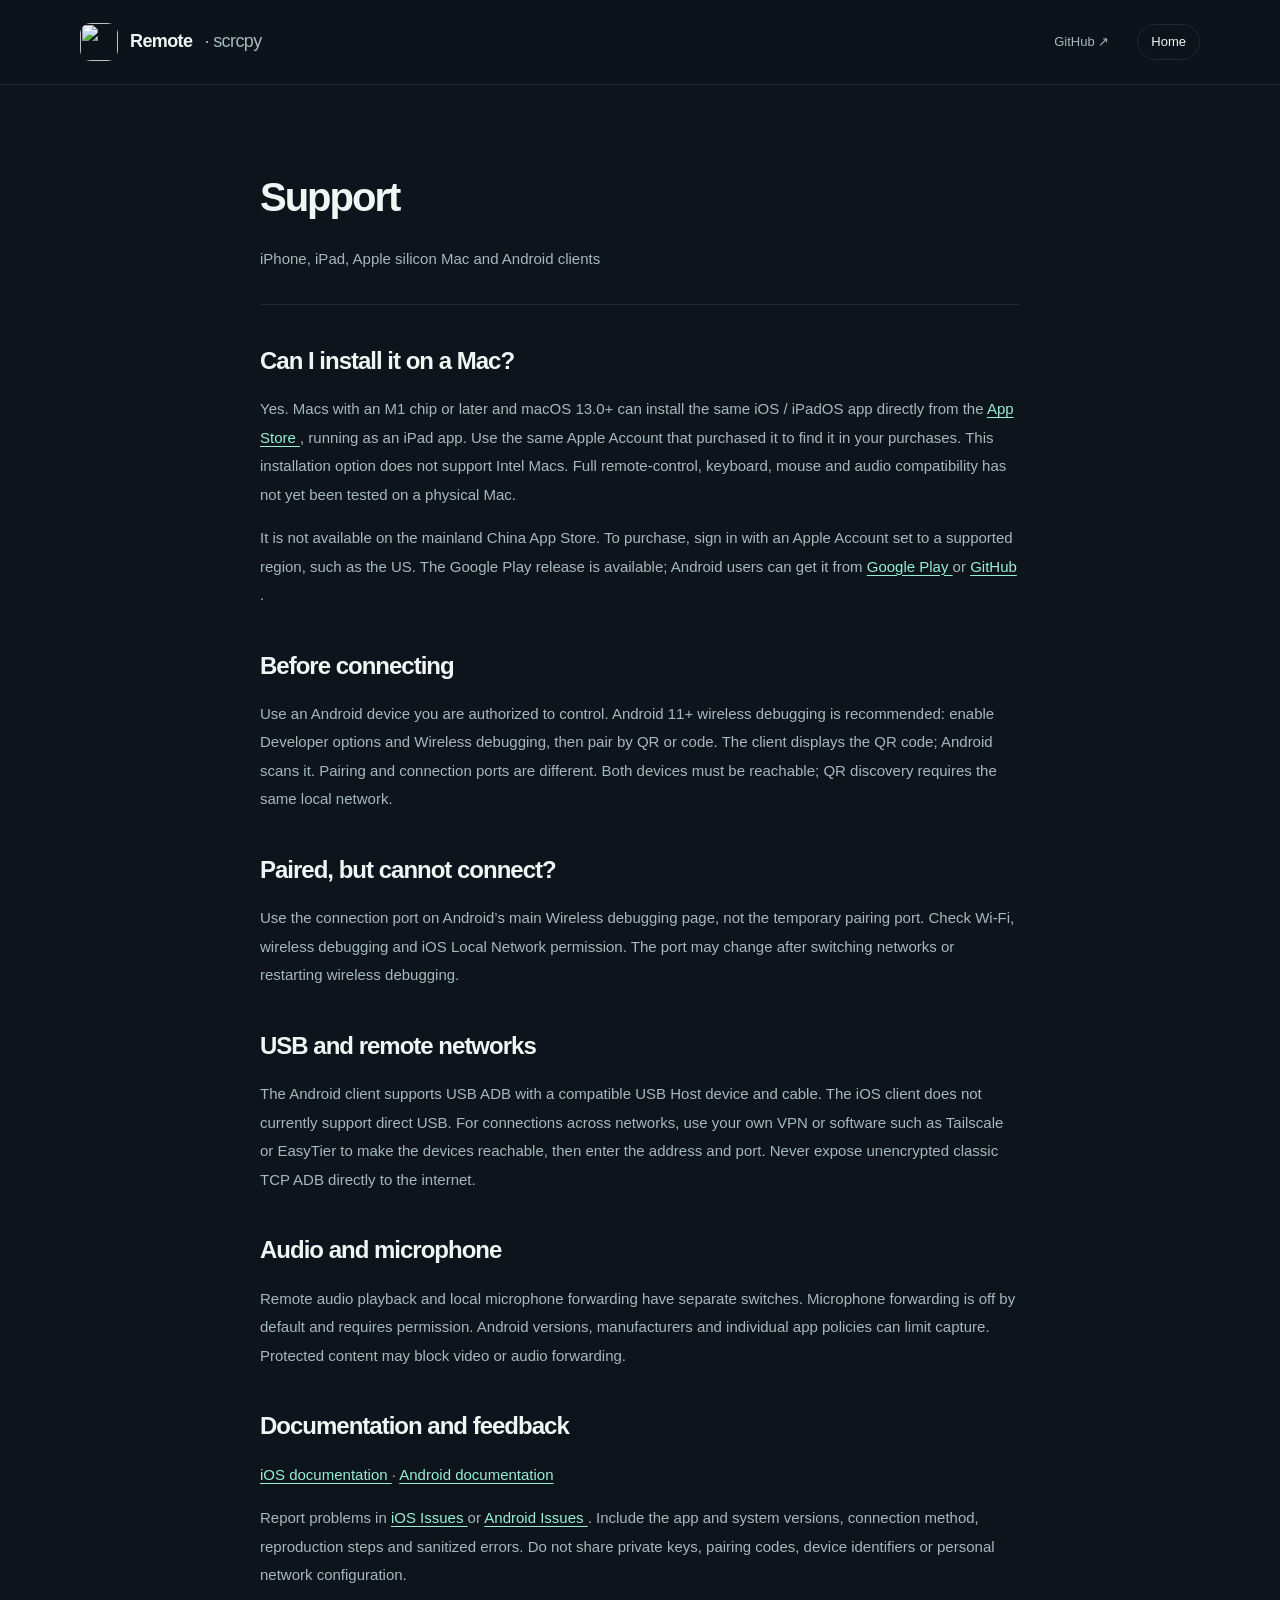
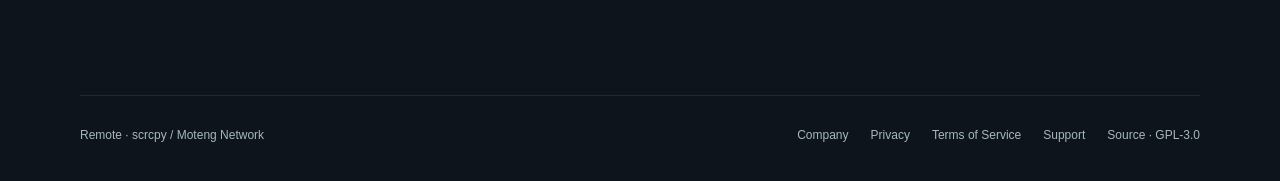
==== site/support.html @ ba076102 "site: mark Google Play release as available" ====
<!DOCTYPE html>
<html lang="en">
 <head>
  <meta charset="utf-8"/>
  <meta content="width=device-width, initial-scale=1" name="viewport"/>
  <meta content="#0d141b" name="theme-color"/>
  <title data-text-en="Support — Remote · scrcpy" data-text-zh="使用与支持 — Remote · scrcpy">
   Support — Remote · scrcpy
  </title>
  <meta content="Connection help, Mac installation and support for Remote · scrcpy" data-content-en="Connection help, Mac installation and support for Remote · scrcpy" data-content-zh="远控 · scrcpy 连接帮助、Mac 安装和问题反馈" name="description"/>
  <meta content="Support — Remote · scrcpy" data-content-en="Support — Remote · scrcpy" data-content-zh="使用与支持 — Remote · scrcpy" property="og:title"/>
  <meta content="Connection help, Mac installation and support for Remote · scrcpy" data-content-en="Connection help, Mac installation and support for Remote · scrcpy" data-content-zh="远控 · scrcpy 连接帮助、Mac 安装和问题反馈" property="og:description"/>
  <meta content="website" property="og:type"/>
  <link href="assets/logo.svg" rel="icon" type="image/svg+xml"/>
  <script src="assets/language.js">
  </script>
  <link href="assets/style.css" rel="stylesheet"/>
  <link href="https://scrcpy.oh-my-term.cn/support.html" rel="canonical"/>
 </head>
 <body>
  <a class="skip" href="#main">
   <span data-language="zh-CN">
    跳到正文
   </span>
   <span data-language="en">
    Skip to content
   </span>
  </a>
  <header class="header">
   <nav aria-label="Main navigation" class="wrap nav" data-label-en="Main navigation" data-label-zh="主导航">
    <a class="brand" href="./">
     <img alt="" height="38" src="assets/logo.svg" width="38"/>
     Remote
     <span style="color: var(--muted); font-weight: 400">
      · scrcpy
     </span>
    </a>
    <div class="navlinks">
     <a class="desktop" href="https://github.com/moteng-network/scrcpy-ios">
      GitHub ↗
     </a>
     <a class="language" href="./" id="home-link">
      <span data-language="zh-CN">
       首页
      </span>
      <span data-language="en">
       Home
      </span>
     </a>
     <button aria-label="Switch to Chinese" class="language language-toggle" data-label-en="Switch to Chinese" data-label-zh="切换为英文" data-toggle-language="" type="button">
      <span data-language="zh-CN" lang="zh-CN">
       EN
      </span>
      <span data-language="en" lang="en">
       中文
      </span>
     </button>
    </div>
   </nav>
  </header>
  <main class="wrap legal" id="main">
   <article data-language="zh-CN" lang="zh-CN">
    <h1>
     使用与支持
    </h1>
    <p class="language-note">
     iPhone、iPad、Apple 芯片 Mac 与 Android 客户端
    </p>
    <h2>
     可以在 Mac 上安装吗？
    </h2>
    <p>
     可以。M1 或更新 Apple 芯片的 Mac（macOS 13.0+）可从
     <a href="https://apps.apple.com/app/id6832577723">
      App Store
     </a>
     直接安装同一个 iOS / iPadOS 版，按 iPad App 方式运行。用已购买的同一 Apple 账号查看已购项目即可下载。Intel Mac 不支持这条安装方式。Mac 的完整远控、键鼠和声音兼容性尚未完成实机验收。
    </p>
    <p>
     中国大陆区 App Store 未上架，请使用其他已上架地区（如美国）的 Apple 账号登录 App Store 购买。Google Play 正式版已上架，Android 版可从
     <a href="https://play.google.com/store/apps/details?id=cn.ohmyterm.scrcpy">
      Google Play
     </a>
     或
     <a href="https://github.com/moteng-network/scrcpy-apk/releases/latest">
      GitHub
     </a>
     获取。
    </p>
    <h2>
     连接前需要准备什么？
    </h2>
    <p>
     被控端必须是你有权操作的 Android。推荐 Android 11+
        的无线调试：先开启开发者选项和无线调试，再选择二维码或配对码方式。二维码由客户端显示，用
        Android
        扫描；连接端口与配对端口不同。两台设备需要互通，二维码发现需要同一局域网。
    </p>
    <h2>
     配对成功，但连接失败？
    </h2>
    <p>
     确认填写的是无线调试主页面的连接端口，而非临时配对端口。检查 Android
        是否仍连接 Wi-Fi、无线调试是否开启，以及 iOS 的本地网络权限。切换 Wi-Fi
        或重开无线调试后，连接端口可能改变。
    </p>
    <h2>
     支持 USB 或互联网连接吗？
    </h2>
    <p>
     Android 客户端支持兼容 USB Host 与线材的 USB ADB，首次需要授权；iOS
        暂不支持 USB 直连。跨网络可自行使用 Tailscale、EasyTier
        等组网软件，让设备之间互通，再填写地址与连接端口。不要把未加密的经典 TCP
        ADB 暴露到公网。
    </p>
    <h2>
     声音或麦克风没有生效？
    </h2>
    <p>
     播放远端声音和转发本机麦克风是独立开关。麦克风转发默认关闭，开启时需授权录音。远端
        Android 版本、厂商与具体 App
        的音频策略可能限制采集；受保护内容也可能不允许画面或声音转发。
    </p>
    <h2>
     文档与反馈
    </h2>
    <p>
     <a href="https://github.com/moteng-network/scrcpy-ios/blob/main/docs/usage.md">
      iOS 使用说明
     </a>
     ·
     <a href="https://github.com/moteng-network/scrcpy-apk">
      Android 文档与下载
     </a>
    </p>
    <p>
     通过
     <a href="https://github.com/moteng-network/scrcpy-ios/issues">
      iOS Issues
     </a>
     或
     <a href="https://github.com/moteng-network/scrcpy-apk/issues">
      Android Issues
     </a>
     提交问题。请附客户端版本、iOS / Android
        系统版本、连接方式、复现步骤与去除敏感信息的错误提示。不要上传私钥、配对码、设备标识或个人网络配置。
    </p>
   </article>
   <article data-language="en" lang="en">
    <h1>
     Support
    </h1>
    <p class="language-note">
     iPhone, iPad, Apple silicon Mac and Android clients
    </p>
    <h2>
     Can I install it on a Mac?
    </h2>
    <p>
     Yes. Macs with an M1 chip or later and macOS 13.0+ can install the same iOS / iPadOS app directly from the
     <a href="https://apps.apple.com/app/id6832577723">
      App Store
     </a>
     , running as an iPad app. Use the same Apple Account that purchased it to find it in your purchases. This installation option does not support Intel Macs. Full remote-control, keyboard, mouse and audio compatibility has not yet been tested on a physical Mac.
    </p>
    <p>
     It is not available on the mainland China App Store. To purchase, sign in with an Apple Account set to a supported region, such as the US. The Google Play release is available; Android users can get it from
     <a href="https://play.google.com/store/apps/details?id=cn.ohmyterm.scrcpy">
      Google Play
     </a>
     or
     <a href="https://github.com/moteng-network/scrcpy-apk/releases/latest">
      GitHub
     </a>
     .
    </p>
    <h2>
     Before connecting
    </h2>
    <p>
     Use an Android device you are authorized to control. Android 11+
          wireless debugging is recommended: enable Developer options and
          Wireless debugging, then pair by QR or code. The client displays the
          QR code; Android scans it. Pairing and connection ports are different.
          Both devices must be reachable; QR discovery requires the same local
          network.
    </p>
    <h2>
     Paired, but cannot connect?
    </h2>
    <p>
     Use the connection port on Android’s main Wireless debugging page, not
          the temporary pairing port. Check Wi-Fi, wireless debugging and iOS
          Local Network permission. The port may change after switching networks
          or restarting wireless debugging.
    </p>
    <h2>
     USB and remote networks
    </h2>
    <p>
     The Android client supports USB ADB with a compatible USB Host device
          and cable. The iOS client does not currently support direct USB. For
          connections across networks, use your own VPN or software such as
          Tailscale or EasyTier to make the devices reachable, then enter the
          address and port. Never expose unencrypted classic TCP ADB directly to
          the internet.
    </p>
    <h2>
     Audio and microphone
    </h2>
    <p>
     Remote audio playback and local microphone forwarding have separate
          switches. Microphone forwarding is off by default and requires
          permission. Android versions, manufacturers and individual app
          policies can limit capture. Protected content may block video or audio
          forwarding.
    </p>
    <h2>
     Documentation and feedback
    </h2>
    <p>
     <a href="https://github.com/moteng-network/scrcpy-ios/blob/main/README.en.md">
      iOS documentation
     </a>
     ·
     <a href="https://github.com/moteng-network/scrcpy-apk/blob/main/README.en.md">
      Android documentation
     </a>
    </p>
    <p>
     Report problems in
     <a href="https://github.com/moteng-network/scrcpy-ios/issues">
      iOS Issues
     </a>
     or
     <a href="https://github.com/moteng-network/scrcpy-apk/issues">
      Android Issues
     </a>
     . Include the app and system versions, connection method,
          reproduction steps and sanitized errors. Do not share private keys,
          pairing codes, device identifiers or personal network configuration.
    </p>
   </article>
  </main>
  <footer class="wrap footer">
   <span>
    Remote · scrcpy /
    <a href="https://github.com/moteng-network">
     Moteng Network
    </a>
   </span>
   <div class="footer-links">
    <a href="https://oh-my-term.cn/"><span data-language="zh-CN" lang="zh-CN">公司官网</span><span data-language="en" lang="en">Company</span></a>
    <a href="privacy.html">
     <span data-language="zh-CN" lang="zh-CN">
      隐私政策
     </span>
     <span data-language="en" lang="en">
      Privacy
     </span>
    </a>
    <a href="tos.html">
     <span data-language="zh-CN" lang="zh-CN">
      服务条款
     </span>
     <span data-language="en" lang="en">
      Terms of Service
     </span>
    </a>
    <a href="support.html">
     <span data-language="zh-CN" lang="zh-CN">
      使用与支持
     </span>
     <span data-language="en" lang="en">
      Support
     </span>
    </a>
    <a href="https://github.com/moteng-network/scrcpy-ios">
     <span data-language="zh-CN" lang="zh-CN">
      源码 · GPL-3.0
     </span>
     <span data-language="en" lang="en">
      Source · GPL-3.0
     </span>
    </a>
   </div>
  </footer>
 </body>
</html>
---- site/assets/style.css ----
@charset "UTF-8";
:root {
  color-scheme: dark;
  --bg: #0d141b;
  --panel: #15212b;
  --line: #ffffff16;
  --text: #eff7f5;
  --muted: #a6b8bf;
  --mint: #98efd4;
  --max: 1120px;
}
* {
  box-sizing: border-box;
}
html {
  scroll-behavior: smooth;
  scroll-padding-top: 90px;
}
html[lang="en"] [data-language="zh-CN"],
html[lang="zh-CN"] [data-language="en"] {
  display: none;
}
.language-toggle {
  display: none;
  background: transparent;
  cursor: pointer;
}
.has-language-switch .language-toggle {
  display: inline-block;
}
.language-toggle:hover {
  border-color: var(--mint);
}
body {
  margin: 0;
  background: var(--bg);
  color: var(--text);
  font-family:
    -apple-system, BlinkMacSystemFont, "Segoe UI", "PingFang SC",
    "Microsoft YaHei", sans-serif;
  line-height: 1.65;
  -webkit-font-smoothing: antialiased;
}
a {
  color: inherit;
  text-decoration: none;
}
button {
  font: inherit;
}
a:focus-visible,
button:focus-visible,
summary:focus-visible {
  outline: 3px solid var(--mint);
  outline-offset: 5px;
}
a:hover {
  color: var(--mint);
}
.wrap {
  width: min(var(--max), calc(100% - 56px));
  margin: auto;
}
.skip {
  position: absolute;
  top: -70px;
  left: 20px;
  background: var(--mint);
  color: var(--bg);
  padding: 12px;
  z-index: 20;
}
.skip:focus {
  top: 12px;
}
.header {
  border-bottom: 1px solid var(--line);
  background: #0d141bf2;
}
.nav {
  min-height: 84px;
  display: flex;
  align-items: center;
  justify-content: space-between;
  gap: 24px;
}
.brand {
  display: flex;
  align-items: center;
  gap: 12px;
  font-size: 18px;
  font-weight: 650;
  letter-spacing: -0.6px;
  white-space: nowrap;
}
.brand img {
  width: 38px;
  height: 38px;
  border-radius: 11px;
}
.navlinks {
  display: flex;
  align-items: center;
  gap: 28px;
  font-size: 13px;
  color: var(--muted);
}
.language {
  border: 1px solid var(--line);
  border-radius: 30px;
  padding: 6px 13px;
  color: var(--text);
}
.hero {
  display: grid;
  grid-template-columns: 1.12fr 1fr;
  align-items: center;
  gap: 40px;
  padding: 94px 0 100px;
}
.eyebrow {
  font-size: 11px;
  letter-spacing: 2px;
  font-weight: 650;
  color: var(--mint);
  text-transform: uppercase;
  display: flex;
  align-items: center;
  gap: 10px;
}
.eyebrow:before {
  content: "";
  width: 7px;
  height: 7px;
  background: var(--mint);
  border-radius: 50%;
}
h1 {
  font-size: clamp(42px, 5.1vw, 64px);
  line-height: 1.18;
  font-weight: 650;
  letter-spacing: -2px;
  margin: 24px 0;
}
h1 em {
  color: var(--mint);
  font-style: normal;
}
.lead {
  max-width: 455px;
  color: var(--muted);
  font-size: 17px;
  line-height: 1.9;
}
.actions {
  display: flex;
  flex-wrap: wrap;
  align-items: center;
  gap: 12px;
  margin: 30px 0 14px;
}
.button {
  display: inline-flex;
  justify-content: center;
  align-items: center;
  gap: 9px;
  min-height: 48px;
  padding: 10px 21px;
  background: var(--mint);
  color: #09251e;
  border: 1px solid transparent;
  border-radius: 12px;
  font-size: 14px;
  font-weight: 650;
}
.button:hover {
  color: #09251e;
  background: #bcf9e6;
}
.button.secondary {
  background: transparent;
  color: var(--text);
  border-color: #ffffff30;
}
.button.secondary:hover {
  background: #ffffff0b;
  color: var(--mint);
}
.note {
  font-size: 12px;
  color: var(--muted);
}
.downloads {
  display: grid;
  grid-template-columns: repeat(2, minmax(0, 1fr));
  gap: 12px;
  margin: 30px 0 14px;
}
.download-card {
  min-width: 0;
  padding: 18px;
  border: 1px solid var(--line);
  border-radius: 16px;
  background: var(--panel);
}
.store-row {
  display: flex;
  align-items: center;
  gap: 8px;
  padding-bottom: 12px;
  border-bottom: 1px solid var(--line);
  font-size: 14px;
}
.store-row svg {
  width: 22px;
  height: 22px;
  flex-shrink: 0;
  color: var(--mint);
}
.store-row strong {
  white-space: nowrap;
}
.store-status {
  margin-left: auto;
  font-size: 11px;
  color: #f0c780;
  white-space: nowrap;
}
.store-status.available {
  color: var(--mint);
}
.download-detail {
  display: block;
  color: var(--muted);
  font-size: 12px;
  margin: 12px 0;
}
.download-card .button {
  width: 100%;
  padding: 9px 10px;
  font-size: 12px;
}
.download-card .button + .button {
  margin-top: 8px;
}
.app-store-download {
  display: flex;
  flex-direction: column;
  justify-content: center;
}
.app-store-download:hover {
  border-color: var(--mint);
}
.store-price {
  color: var(--mint);
  font-size: 12px;
}
.art {
  position: relative;
  min-height: 480px;
  display: flex;
  justify-content: center;
  align-items: center;
  isolation: isolate;
}
.art:before {
  content: "";
  position: absolute;
  inset: 20px -15px;
  background: radial-gradient(ellipse, #66d9b91c, transparent 65%);
  z-index: -1;
}
.art:after {
  content: "";
  position: absolute;
  width: min(360px, 100%);
  aspect-ratio: 1;
  border: 1px solid #9defd413;
  border-radius: 50%;
  z-index: -1;
}
.phone {
  width: 236px;
  height: 440px;
  border: 5px solid #39515b;
  background: #0e1922;
  border-radius: 33px;
  box-shadow: 0 32px 70px #0007;
  position: relative;
  overflow: hidden;
}
.phone .camera {
  height: 6px;
  width: 39px;
  border-radius: 8px;
  background: #4b626c;
  margin: 10px auto 14px;
}
.screen {
  margin: 0 9px;
  border-radius: 18px;
  background: linear-gradient(160deg, #acd8bc, #5d9c95 55%, #2c5769);
  height: 305px;
  padding: 25px 16px;
  color: #153833;
  overflow: hidden;
  position: relative;
}
.screen:after {
  content: "";
  width: 210px;
  height: 210px;
  border: 38px solid #e3f3cb47;
  border-radius: 50%;
  position: absolute;
  right: -116px;
  bottom: -66px;
}
.clock {
  font-size: 43px;
  letter-spacing: -2px;
  line-height: 1.1;
  font-weight: 350;
}
.day {
  font-size: 10px;
  letter-spacing: 0.5px;
  margin-bottom: 23px;
}
.weather {
  background: #f4fff470;
  border: 1px solid #ffffff50;
  padding: 11px;
  border-radius: 14px;
  display: flex;
  justify-content: space-between;
  align-items: center;
  font-size: 11px;
}
.weather b {
  font-size: 26px;
  font-weight: 450;
}
.apps {
  display: flex;
  gap: 13px;
  position: absolute;
  bottom: 20px;
  z-index: 1;
}
.app-dot {
  width: 31px;
  height: 31px;
  display: grid;
  place-items: center;
  background: #e7f8ea;
  border-radius: 10px;
  color: #235b51;
}
.app-dot:nth-child(2) {
  background: #cedcee;
}
.app-dot:nth-child(3) {
  background: #f2dac4;
}
.remote-controls {
  display: flex;
  align-items: center;
  justify-content: center;
  gap: 24px;
  margin-top: 17px;
  color: var(--mint);
}
.remote-controls svg {
  width: 18px;
  height: 18px;
}
.remote-controls .connected {
  width: 5px;
  height: 5px;
  border-radius: 50%;
  background: var(--mint);
  margin-right: 5px;
}
.badge {
  position: absolute;
  z-index: 2;
  padding: 12px 15px;
  border: 1px solid #ffffff22;
  background: #1a2a33f5;
  border-radius: 14px;
  box-shadow: 0 8px 32px #0003;
  font-size: 12px;
  color: var(--muted);
  display: flex;
  align-items: center;
  gap: 10px;
}
.badge svg {
  color: var(--mint);
  width: 20px;
  height: 20px;
}
.badge b {
  display: block;
  color: var(--text);
  font-size: 13px;
  font-weight: 550;
}
.badge.pair {
  top: 65px;
  left: -6px;
}
.badge.audio {
  bottom: 80px;
  right: -5px;
}
.art-caption {
  position: absolute;
  bottom: -10px;
  font-size: 10px;
  letter-spacing: 0.5px;
  color: #869ba3;
}
.platforms {
  display: flex;
  justify-content: space-between;
  gap: 25px;
  border-top: 1px solid var(--line);
  border-bottom: 1px solid var(--line);
  padding: 24px 0;
  font-size: 13px;
  color: var(--muted);
}
.platforms strong {
  color: var(--text);
  font-weight: 550;
}
.platforms span {
  display: flex;
  align-items: center;
  gap: 9px;
}
.platforms svg {
  width: 17px;
  height: 17px;
  color: var(--mint);
}
section {
  padding: 92px 0;
}
.section-label {
  font-size: 11px;
  color: var(--mint);
  letter-spacing: 2px;
  text-transform: uppercase;
  margin-bottom: 14px;
}
h2 {
  font-size: clamp(28px, 3.5vw, 40px);
  line-height: 1.35;
  letter-spacing: -1px;
  font-weight: 600;
  margin: 0 0 18px;
}
.section-lead {
  color: var(--muted);
  max-width: 620px;
  margin: 0 0 32px;
}
.grid {
  display: grid;
  grid-template-columns: repeat(2, 1fr);
  gap: 16px;
}
.card {
  background: var(--panel);
  border: 1px solid var(--line);
  border-radius: 20px;
  padding: 30px;
}
.card svg {
  width: 26px;
  height: 26px;
  color: var(--mint);
  margin-bottom: 20px;
}
.card h3 {
  font-weight: 550;
  font-size: 19px;
  margin: 0 0 9px;
}
.card p {
  font-size: 14px;
  color: var(--muted);
  margin: 0;
  line-height: 1.85;
}
.steps-section {
  border-top: 1px solid var(--line);
}
.steps {
  display: grid;
  grid-template-columns: repeat(3, 1fr);
  gap: 40px;
  margin-top: 45px;
}
.step-number {
  font-size: 13px;
  color: var(--mint);
  border-bottom: 1px solid #98efd43b;
  padding-bottom: 15px;
  margin-bottom: 20px;
}
.step h3 {
  font-size: 18px;
  font-weight: 550;
}
.step p {
  font-size: 14px;
  color: var(--muted);
  line-height: 1.9;
}
.aside-note {
  border-left: 2px solid #98efd477;
  padding: 0 0 0 16px;
  color: var(--muted);
  font-size: 13px;
  margin-top: 35px;
}
.get {
  background: linear-gradient(120deg, #1b3938, #16252f);
  border: 1px solid #98efd422;
  border-radius: 24px;
  padding: 44px;
  display: flex;
  align-items: center;
  justify-content: space-between;
  gap: 30px;
}
.get h2 {
  font-size: 30px;
}
.get p {
  color: var(--muted);
  font-size: 14px;
  margin-bottom: 0;
}
.get .actions {
  margin: 0;
  flex-shrink: 0;
}
.get .downloads {
  flex: 0 0 48%;
  margin: 0;
}
.get .download-detail {
  margin: 12px 0;
  font-size: 12px;
}
.footer {
  border-top: 1px solid var(--line);
  padding: 30px 0 36px;
  display: flex;
  justify-content: space-between;
  gap: 20px;
  font-size: 12px;
  color: var(--muted);
}
.footer-links {
  display: flex;
  gap: 22px;
}
.legal {
  max-width: 760px;
  padding: 65px 0 90px;
}
.legal h1 {
  font-size: 40px;
}
.legal h2 {
  font-size: 24px;
  margin-top: 40px;
}
.legal h3 {
  font-size: 18px;
  font-weight: 550;
}
.legal p,
.legal li {
  color: var(--muted);
  line-height: 1.9;
  font-size: 15px;
}
.legal a {
  color: var(--mint);
  text-decoration: underline;
  text-underline-offset: 3px;
}
.legal .language-note {
  border-bottom: 1px solid var(--line);
  padding-bottom: 30px;
}
.legal hr {
  border: 0;
  border-top: 1px solid var(--line);
  margin: 55px 0;
}
.legal code {
  color: var(--text);
  font-size: 13px;
  background: var(--panel);
  padding: 2px 5px;
  border-radius: 4px;
}
@media (min-width: 1200px) {
  .badge.pair {
    left: 0;
  }
  .badge.audio {
    right: 0;
  }
}
@media (max-width: 900px) {
  .hero {
    gap: 10px;
  }
  .badge.pair {
    left: -20px;
  }
  .badge.audio {
    right: -5px;
  }
  .get {
    align-items: flex-start;
    flex-direction: column;
  }
  .downloads {
    grid-template-columns: 1fr;
  }
  .get .downloads {
    width: 100%;
    flex: auto;
  }
  .steps {
    gap: 24px;
  }
  .platforms {
    font-size: 12px;
  }
  .navlinks {
    gap: 18px;
  }
}
@media (max-width: 680px) {
  .wrap {
    width: calc(100% - 36px);
  }
  .nav {
    min-height: 72px;
    gap: 16px;
  }
  .navlinks {
    gap: 13px;
  }
  .navlinks .desktop {
    display: none;
  }
  .brand {
    font-size: 16px;
    gap: 9px;
  }
  .brand img {
    width: 32px;
    height: 32px;
  }
  .hero {
    grid-template-columns: 1fr;
    padding: 52px 0 35px;
  }
  .hero h1 {
    font-size: 46px;
    letter-spacing: -1.5px;
    max-width: 500px;
  }
  .lead {
    font-size: 15px;
  }
  .art {
    min-height: 470px;
    margin: 8px auto 20px;
    width: min(100%, 400px);
  }
  .badge.pair {
    left: 0;
  }
  .badge.audio {
    right: 0;
  }
  .platforms {
    flex-direction: column;
    gap: 12px;
    padding: 23px 0;
  }
  .grid {
    grid-template-columns: 1fr;
  }
  .card {
    padding: 25px;
  }
  .steps {
    grid-template-columns: 1fr;
    gap: 15px;
  }
  .step-number {
    margin-bottom: 10px;
    padding-bottom: 9px;
  }
  .step h3 {
    margin: 12px 0 8px;
  }
  .step p {
    margin: 0;
  }
  section {
    padding: 60px 0;
  }
  .get {
    padding: 28px;
  }
  .get h2 {
    font-size: 26px;
  }
  .get .actions {
    gap: 10px;
  }
  .get .button {
    font-size: 13px;
    padding: 10px 16px;
  }
  .footer {
    flex-direction: column;
  }
  .footer-links {
    flex-wrap: wrap;
    gap: 20px;
  }
  .legal {
    padding-top: 35px;
  }
  .legal h1 {
    font-size: 32px;
  }
}
@media (prefers-reduced-motion: reduce) {
  html {
    scroll-behavior: auto;
  }
}
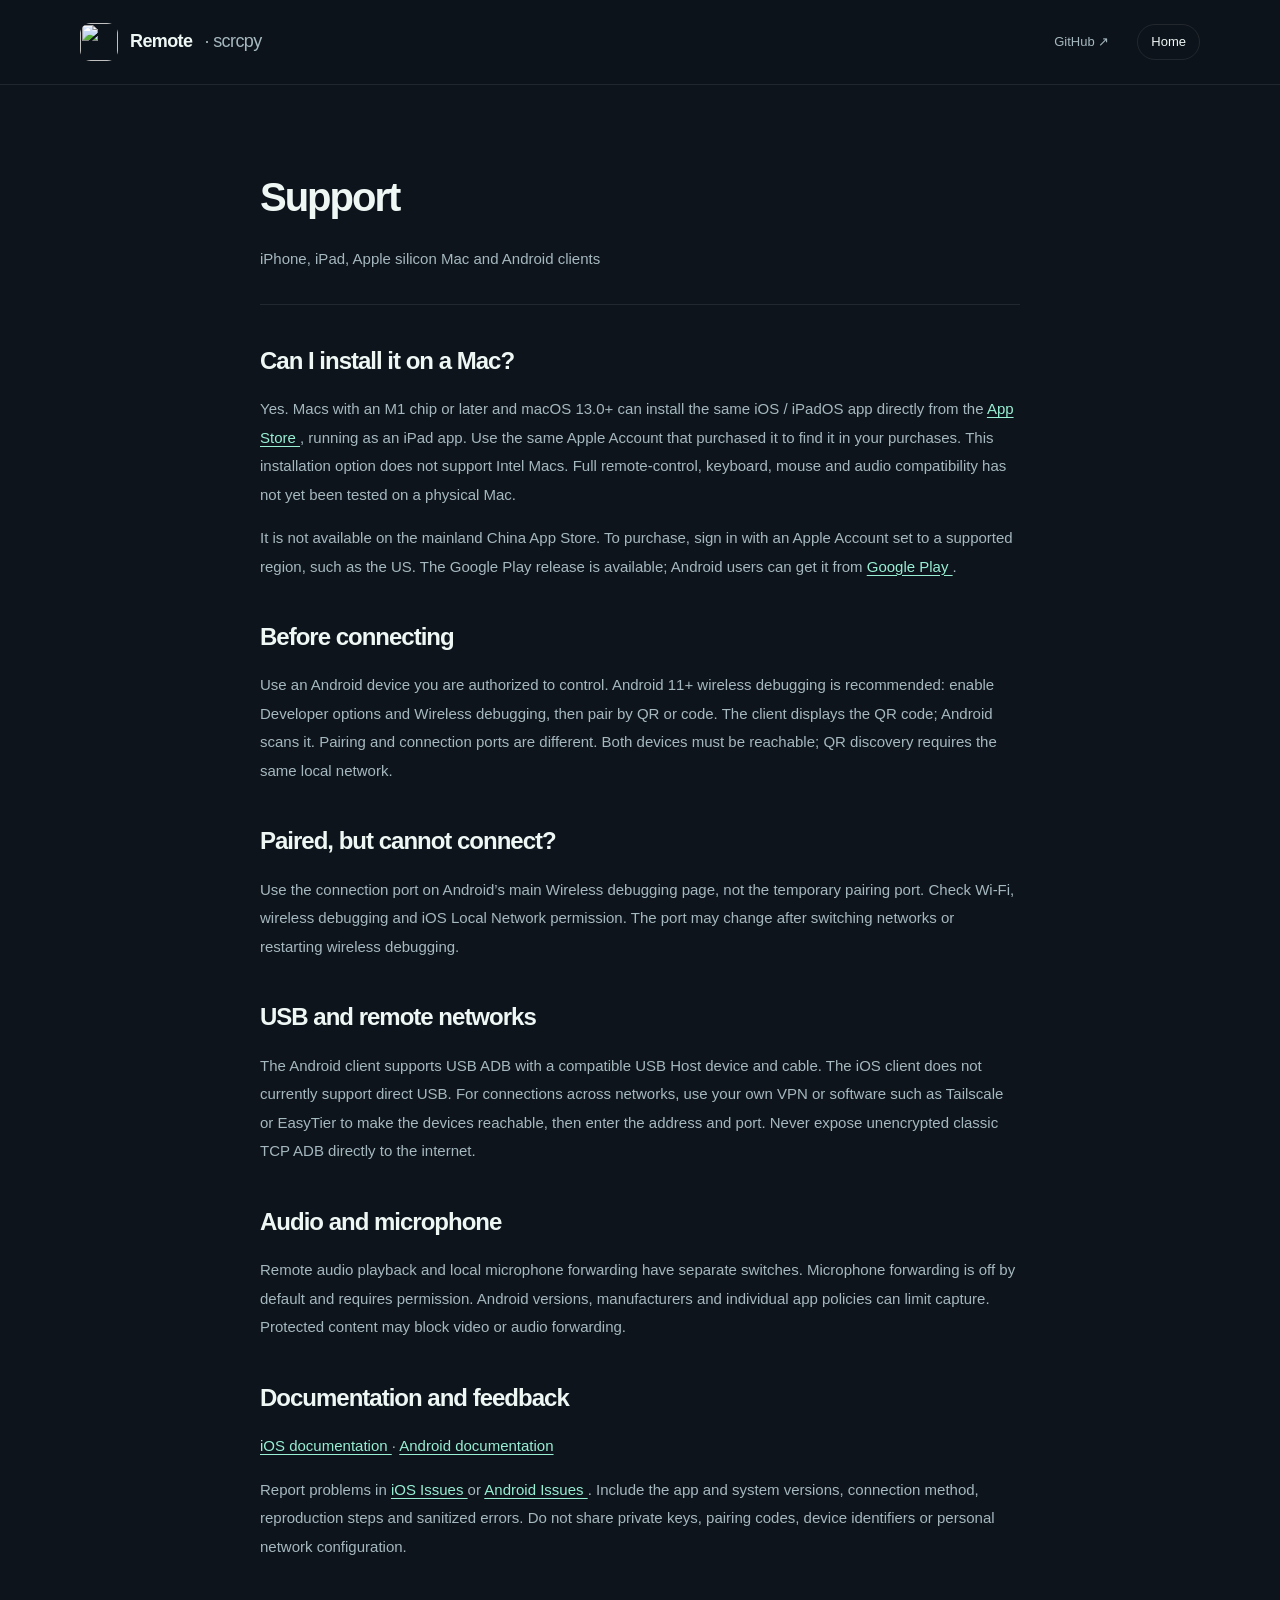
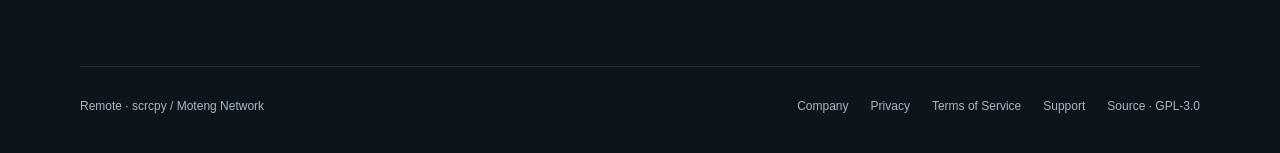
==== commit d70e401f: "site: offer only store versions and drop GitHub APK links The Google Play card now matches the App S" ====
--- a/site/support.html
+++ b/site/support.html
@@ -81,10 +81,6 @@
      <a href="https://play.google.com/store/apps/details?id=cn.ohmyterm.scrcpy">
       Google Play
      </a>
-     或
-     <a href="https://github.com/moteng-network/scrcpy-apk/releases/latest">
-      GitHub
-     </a>
      获取。
     </p>
     <h2>
@@ -168,10 +164,6 @@
      <a href="https://play.google.com/store/apps/details?id=cn.ohmyterm.scrcpy">
       Google Play
      </a>
-     or
-     <a href="https://github.com/moteng-network/scrcpy-apk/releases/latest">
-      GitHub
-     </a>
      .
     </p>
     <h2>
--- a/site/assets/style.css
+++ b/site/assets/style.css
@@ -220,34 +220,19 @@
 .store-row strong {
   white-space: nowrap;
 }
-.store-status {
-  margin-left: auto;
-  font-size: 11px;
-  color: #f0c780;
-  white-space: nowrap;
-}
-.store-status.available {
-  color: var(--mint);
-}
 .download-detail {
   display: block;
   color: var(--muted);
   font-size: 12px;
   margin: 12px 0;
 }
-.download-card .button {
-  width: 100%;
-  padding: 9px 10px;
-  font-size: 12px;
-}
-.download-card .button + .button {
-  margin-top: 8px;
-}
+.android-download,
 .app-store-download {
   display: flex;
   flex-direction: column;
   justify-content: center;
 }
+.android-download:hover,
 .app-store-download:hover {
   border-color: var(--mint);
 }
